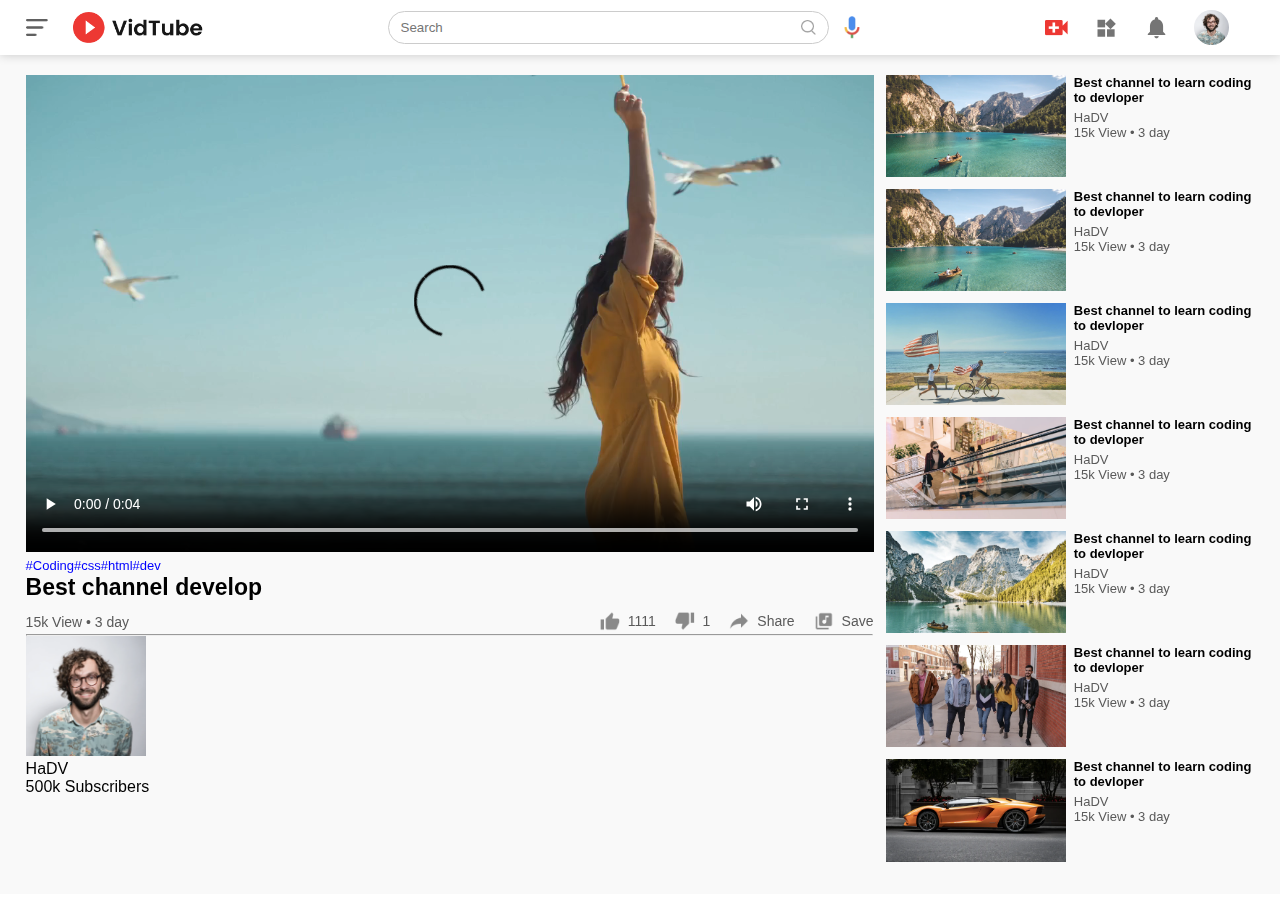
==== playvideo.html @ 1ad7f295 "play video" ====
<!DOCTYPE html>
<html lang="en">
<head>
    <meta charset="UTF-8">
    <meta http-equiv="X-UA-Compatible" content="IE=edge">
    <meta name="viewport" content="width=device-width, initial-scale=1.0">
    <title>Play Video</title>
    <link rel="stylesheet" href="./style.css">
</head>
<body>
    <nav class="flex-div">
        <div class="nav-left flex-div ">
            <img src="./images/menu.png" class="menu-icon">
            <img src="./images/logo.png" class="logo">
        </div>
        <div class="nav-middle flex-div">
            <div class="search-box flex-div">
                <input type="text" placeholder="Search">
                <img src="./images/search.png" alt="">
            </div>
            <img src="./images/voice-search.png" class="mic-icon">
        </div>
        <div class="nav-right flex-div">
            <img src="./images/upload.png" alt="">
            <img src="./images/more.png" alt="">
            <img src="./images/notification.png" alt="">
            <img src="./images/Jack.png" class="user-icon">
        </div>
    </nav>

    <div class="container play-container">
        <div class="row">
            <div class="play-video">
                <video controls autoplay>
                    <source src="./images/video.mp4" type="video/mp4">
                </video>
                <div class="tags">
                    <a href="">#Coding</a><a href="">#css</a><a href="">#html</a><a href="">#dev</a>
                </div>
                <h3>Best channel develop</h3>
                <div class="play-video-info">
                    <p>15k View &bull; 3 day</p>
                    <div>
                        <a href=""><img src="/images/like.png" alt="">1111</a>
                        <a href=""><img src="/images/dislike.png" alt="">1</a>
                        <a href=""><img src="/images/share.png" alt="">Share</a>
                        <a href=""><img src="/images/save.png" alt="">Save</a>
                    </div>
                </div>
                <hr>
                <div class="plublisher">
                    <img src="./images/Jack.png" alt="">
                    <div>
                        <p>HaDV</p>
                        <span>500k Subscribers</span>
                    </div>
                </div>
            </div>
            <div class="right-sidebar">
                <div class="side-video-list">
                    <a href="" class="small-thumbnail"><img src="./images/thumbnail1.png" alt=""></a>
                    <div class="vid-info">
                        <a href="">Best channel to learn coding to devloper</a>
                        <p>HaDV</p>
                        <p>15k View &bull; 3 day</p>
                    </div>
                </div>
                <div class="side-video-list">
                    <a href="" class="small-thumbnail"><img src="./images/thumbnail1.png" alt=""></a>
                    <div class="vid-info">
                        <a href="">Best channel to learn coding to devloper</a>
                        <p>HaDV</p>
                        <p>15k View &bull; 3 day</p>
                    </div>
                </div>
                <div class="side-video-list">
                    <a href="" class="small-thumbnail"><img src="./images/thumbnail2.png" alt=""></a>
                    <div class="vid-info">
                        <a href="">Best channel to learn coding to devloper</a>
                        <p>HaDV</p>
                        <p>15k View &bull; 3 day</p>
                    </div>
                </div>
                <div class="side-video-list">
                    <a href="" class="small-thumbnail"><img src="./images/thumbnail3.png" alt=""></a>
                    <div class="vid-info">
                        <a href="">Best channel to learn coding to devloper</a>
                        <p>HaDV</p>
                        <p>15k View &bull; 3 day</p>
                    </div>
                </div>
                <div class="side-video-list">
                    <a href="" class="small-thumbnail"><img src="./images/thumbnail4.png" alt=""></a>
                    <div class="vid-info">
                        <a href="">Best channel to learn coding to devloper</a>
                        <p>HaDV</p>
                        <p>15k View &bull; 3 day</p>
                    </div>
                </div>
                <div class="side-video-list">
                    <a href="" class="small-thumbnail"><img src="./images/thumbnail5.png" alt=""></a>
                    <div class="vid-info">
                        <a href="">Best channel to learn coding to devloper</a>
                        <p>HaDV</p>
                        <p>15k View &bull; 3 day</p>
                    </div>
                </div>
                <div class="side-video-list">
                    <a href="" class="small-thumbnail"><img src="./images/thumbnail6.png" alt=""></a>
                    <div class="vid-info">
                        <a href="">Best channel to learn coding to devloper</a>
                        <p>HaDV</p>
                        <p>15k View &bull; 3 day</p>
                    </div>
                </div>
            </div>
        </div>
    </div>
    <script src="./index.js"></script>
</body>
</html>
---- style.css ----
*{
    margin: 0;
    padding: 0;
    font-family: 'poppins', sans-serif;
    box-sizing: border-box;
}
a{
    text-decoration: none;
    color: #5a5a5a;
}
img{
    cursor: pointer;
}
.flex-div{
    display: flex;
    align-items: center;
}
nav{
    padding: 10px 2%;
    justify-content: space-between;
    box-shadow: 0 0 10px rgba(0, 0, 0, 0.2);
    background: #fff;
    position: sticky;
    top: 0;
    z-index: 10;
}
.nav-right img{
    width: 25px;
    margin-right: 25px;
}
.nav-right .user-icon {
    width: 35px;
    border-radius: 50%;
    margin-left: 0;
}
.nav-left .menu-icon{
    width: 22px;
    margin-right: 25px;
}
.nav-left .logo{
    width: 130px;
}
.nav-middle .mic-icon{
    width: 16px;
}
.nav-middle .search-box{
    border: 1px solid #ccc;
    margin-right: 15px;
    padding: 8px 12px;
    border-radius: 25px;
}
.nav-middle .search-box input{
    width: 400px;
    border: 0;
    outline: 0;
    background: transparent;
}
.nav-middle .search-box img{
    width: 15px;
}
.sidebar{
    background: #fff;
    width: 15%;
    height: 100vh;
    position: fixed;
    top: 0;
    padding-left: 2%;
    padding-top: 80px;
}

.shortcut-links a img {
    width: 20px;
    margin-right: 20px;
}
.shortcut-links a{
    display: flex;
    align-items: center;
    margin-bottom: 20px;
    width: fit-content;
    flex-wrap: wrap;
}
.shortcut-links a:first-child{
    color: #ed3833;
}
.sidebar hr{
    border: 0;
    height: 1px;
    background: #ccc;
    width: 85%;
}
.subscribed-list h3{
    font-size: 13px;
    margin: 20px 0;
    color: #5a5a5a;
}
.subscribed-list a{
    display: flex;
    align-items: center;
    margin-bottom: 20px;
    width: fit-content;
    flex-wrap: wrap;
}
.subscribed-list a img{
    width: 25px;
    border-radius: 50%;
    margin-right: 20px;
}
.small-sidebar{
    width: 5%;
}
.small-sidebar a p {
    display: none;
}
.small-sidebar h3 {
    display: none;
}
.small-sidebar hr{
    width: 50%;
    margin-bottom: 25px;
}

.container{
    background: #f9f9f9;
    padding-left: 17%;
    padding-right: 2%;
    padding-top: 20px;
    padding-bottom: 20px;
}
.large-container{
    padding-left: 7%;
}
.banner{
    width: 100%;
}
.banner img{
    width: 100%;
    border-radius: 8px;
}
.list-container{
    display: grid;
    grid-template-columns: repeat(auto-fit, minmax(250px, 1fr));
    grid-column-gap: 16px;
    grid-row-gap: 30px;
    margin-top: 15px;
}
.vid-list .thumbnail{
    width: 100%;
    border-radius: 5%;
}
.vid-list .flex-div{
    align-items: flex-start;
    margin-top: 7px;
}
.vid-list .flex-div img{
    width: 35px;
    margin-right: 10px;
    border-radius: 50%;
}
.vid-info{
    color: #5a5a5a;
    font-size: 13px;
}
.vid-info a{
    color: #000;
    font-weight: 600;
    display: block;
    margin-bottom: 5px;
}


@media (max-width: 900px) {
    /* .menu-icon{
        display: none;
    } */
    .sidebar{
        display: none;
    }
    .small-sidebar{
        z-index: 100;
    }
    .container, .large-container{
        padding-left: 5%;
        padding-right: 5%;
    }
    .nav-left img{
        width: 30px;
    }
    .nav-right .user-icon{
        display: block;
        width: 30px;
    }
    .nav-middle .search-box input{
        width: 100px;
    }
    .nav-middle .mic-icon{
        display: none;
    }
    .nav-left .logo{
        width: 90px;
    }
}



.play-container{
    padding-left: 2%;
}
.row{
    display: flex;
    justify-content: space-between;
    flex-wrap: wrap;
}
.play-video{
    flex-basis: 69%;
}
.right-sidebar{
    flex-basis: 30%;
}
.play-video video{
    width: 100%;
}
.side-video-list{
    display: flex;
    justify-content: space-between;
    margin-bottom: 8px;
}
.side-video-list img{
    width: 100%;
}
.side-video-list .small-thumbnail{
    flex-basis: 49%;
}
.side-video-list .vid-info{
    flex-basis: 49%;
}
.play-video .tags a{
    color: #0000ff;
    font-size: 13px;
}
.play-video h3{
    font-weight: 700;
    font-size: 23px;
}
.play-video .play-video-info{
    display: flex;
    align-items: center;
    justify-content: space-between;
    flex-wrap: wrap;
    margin-top: 10px;
    font-size: 14px;
    color: #5a5a5a;
}
.play-video .play-video-info a img{
    width: 20px;
    margin-right: 8px;
}

.play-video .play-video-info a{
    display: inline-flex;
    align-items: center;
    margin-left: 15px;
}
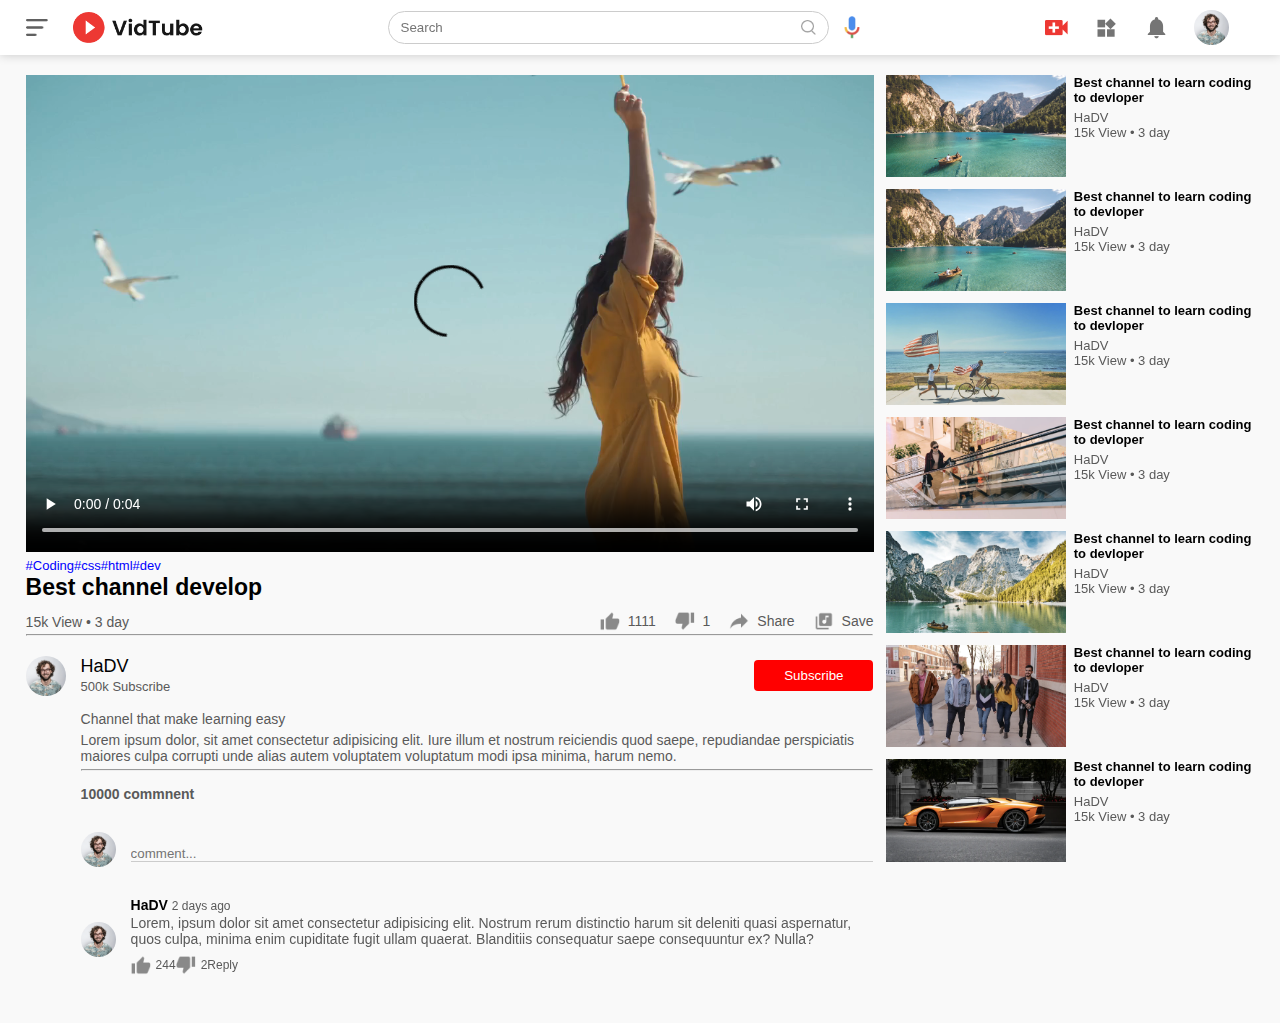
==== commit 4c744582: "done project" ====
--- a/playvideo.html
+++ b/playvideo.html
@@ -52,7 +52,33 @@
                     <img src="./images/Jack.png" alt="">
                     <div>
                         <p>HaDV</p>
-                        <span>500k Subscribers</span>
+                        <span>500k Subscribe</span>
+                    </div>
+                    <button>Subscribe</button>
+                </div>
+                <div class="vid-desc">
+                    <p>Channel that make learning easy</p>
+                    <p>Lorem ipsum dolor, sit amet consectetur adipisicing elit. Iure illum et nostrum reiciendis quod saepe, repudiandae perspiciatis maiores culpa corrupti unde alias autem voluptatem voluptatum modi ipsa minima, harum nemo.</p>
+                    <hr>
+                    <h4>10000 commnent</h4>
+
+                    <div class="add-comment">
+                        <img src="./images/Jack.png" alt="">
+                        <input type="text" placeholder="comment...">
+                    </div>
+                    <div class="old-comment">
+                        <img src="./images/Jack.png" alt="">
+                        <div>
+                            <h3>HaDV <span>2 days ago</span></h3>
+                            <p>Lorem, ipsum dolor sit amet consectetur adipisicing elit. Nostrum rerum distinctio harum sit deleniti quasi aspernatur, quos culpa, minima enim cupiditate fugit ullam quaerat. Blanditiis consequatur saepe consequuntur ex? Nulla?</p>
+                            <div class="comment-action">
+                                <img src="./images/like.png" alt="">
+                                <span>244</span>
+                                <img src="./images/dislike.png" alt="">
+                                <span>2</span>
+                                <span>Reply</span>
+                            </div>
+                        </div>
                     </div>
                 </div>
             </div>
--- a/style.css
+++ b/style.css
@@ -259,4 +259,98 @@
     display: inline-flex;
     align-items: center;
     margin-left: 15px;
+}
+.plublisher{
+    display: flex;
+    align-items: center;
+    margin-top: 20px;
+}
+.plublisher div{
+    flex: 1;
+}
+
+.plublisher img{
+    width: 40px;
+    border-radius: 50%;
+    margin-right: 15px;
+}
+.plublisher div p {
+    color: #000;
+    font-weight: 500;
+    font-size: 18px;
+}
+.plublisher div span{
+    font-size: 13px;
+    color: #5a5a5a;
+}
+.plublisher button{
+    background: red;
+    color: #fff;
+    padding: 8px 30px;
+    border: 0;
+    outline: 0;
+    border-radius: 4px;
+    cursor: pointer;
+}
+.vid-desc{
+    padding-left: 55px;
+    margin: 15px 0;
+}
+.vid-desc p {
+    font-size: 14px;
+    margin-bottom: 5px;
+    color: #5a5a5a;
+}
+.vid-desc h4{
+    font-size: 14px;
+    color: #5a5a5a;
+    margin-top: 15px;
+}
+.add-comment{
+    display: flex;
+    align-items: center;
+    margin: 30px 0;
+}
+.add-comment img {
+    width: 35px;
+    border-radius: 50%;
+    margin-right: 15px;
+}
+.add-comment input{
+    border: 0;
+    outline: 0;
+    border-bottom: 1px solid #ccc;
+    width: 100%;
+    padding-top: 10px;
+    background: transparent;
+}
+.old-comment{
+    display: flex;
+    align-items: center;
+    margin: 20px 0;
+}
+.old-comment img{
+    width: 35px;
+    border-radius: 50%;
+    margin-right: 15px;
+}
+.old-comment h3{
+    font-size: 14px;
+    margin-bottom: 2px;
+}
+.old-comment span{
+    font-size: 12px;
+    color: #5a5a5a;
+    font-weight: 500;
+}
+.comment-action{
+    display: flex;
+    align-items: center;
+    margin: 8px 0;
+    font-size: 14px;
+}
+.comment-action img{
+    border-radius: 0;
+    width: 20px;
+    margin-right: 5px;
 }